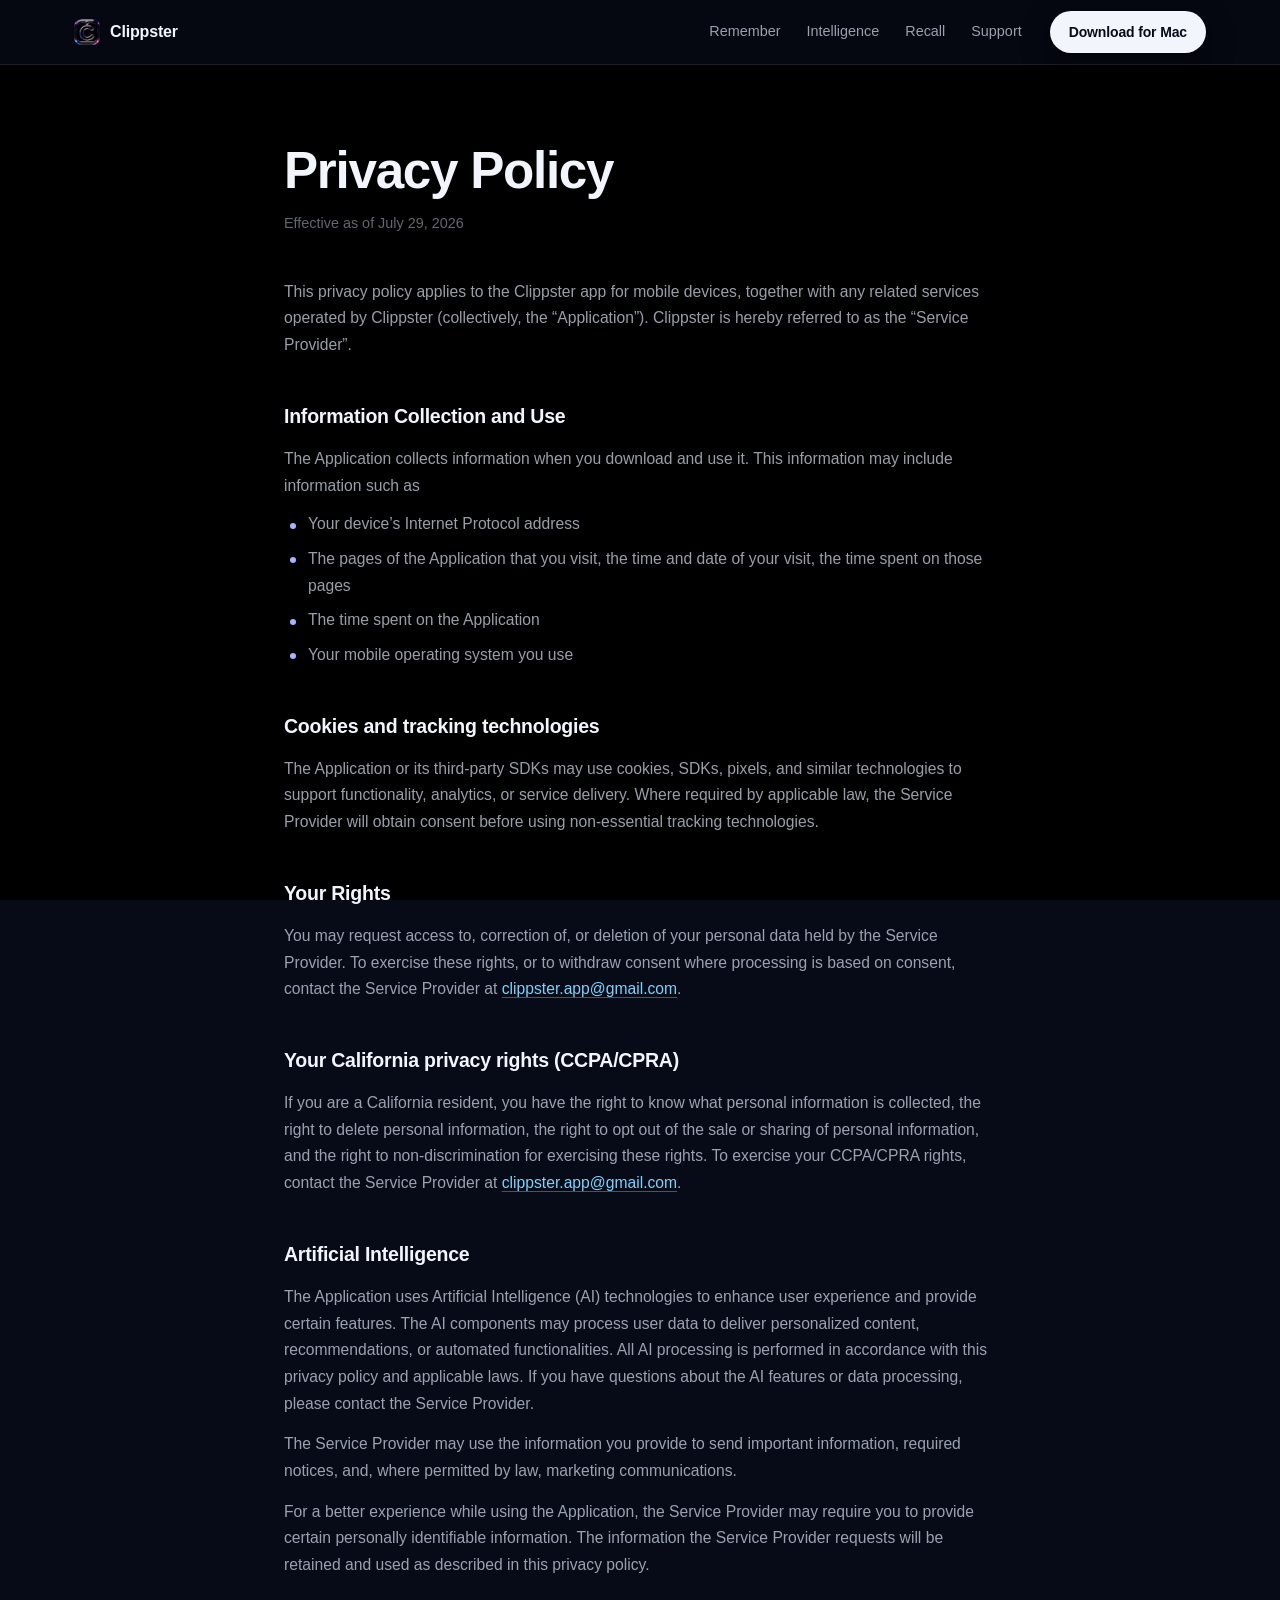
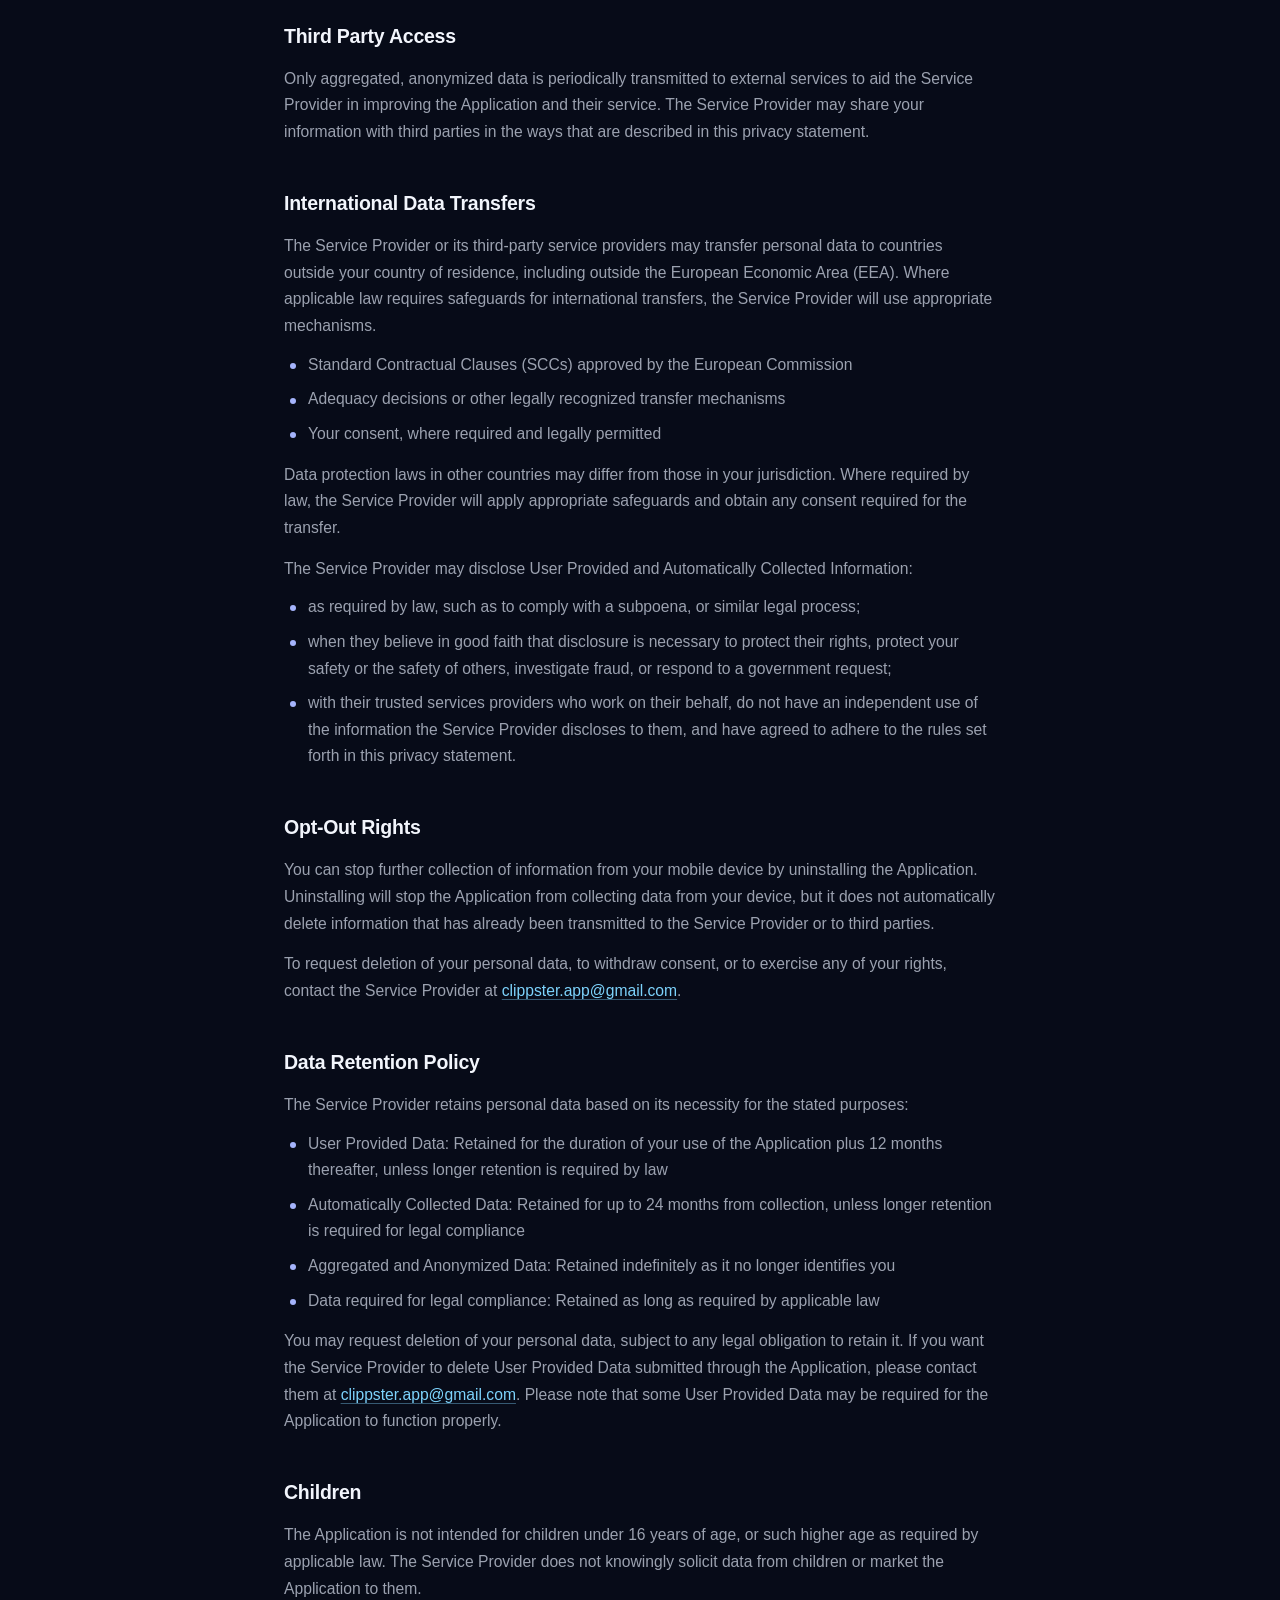
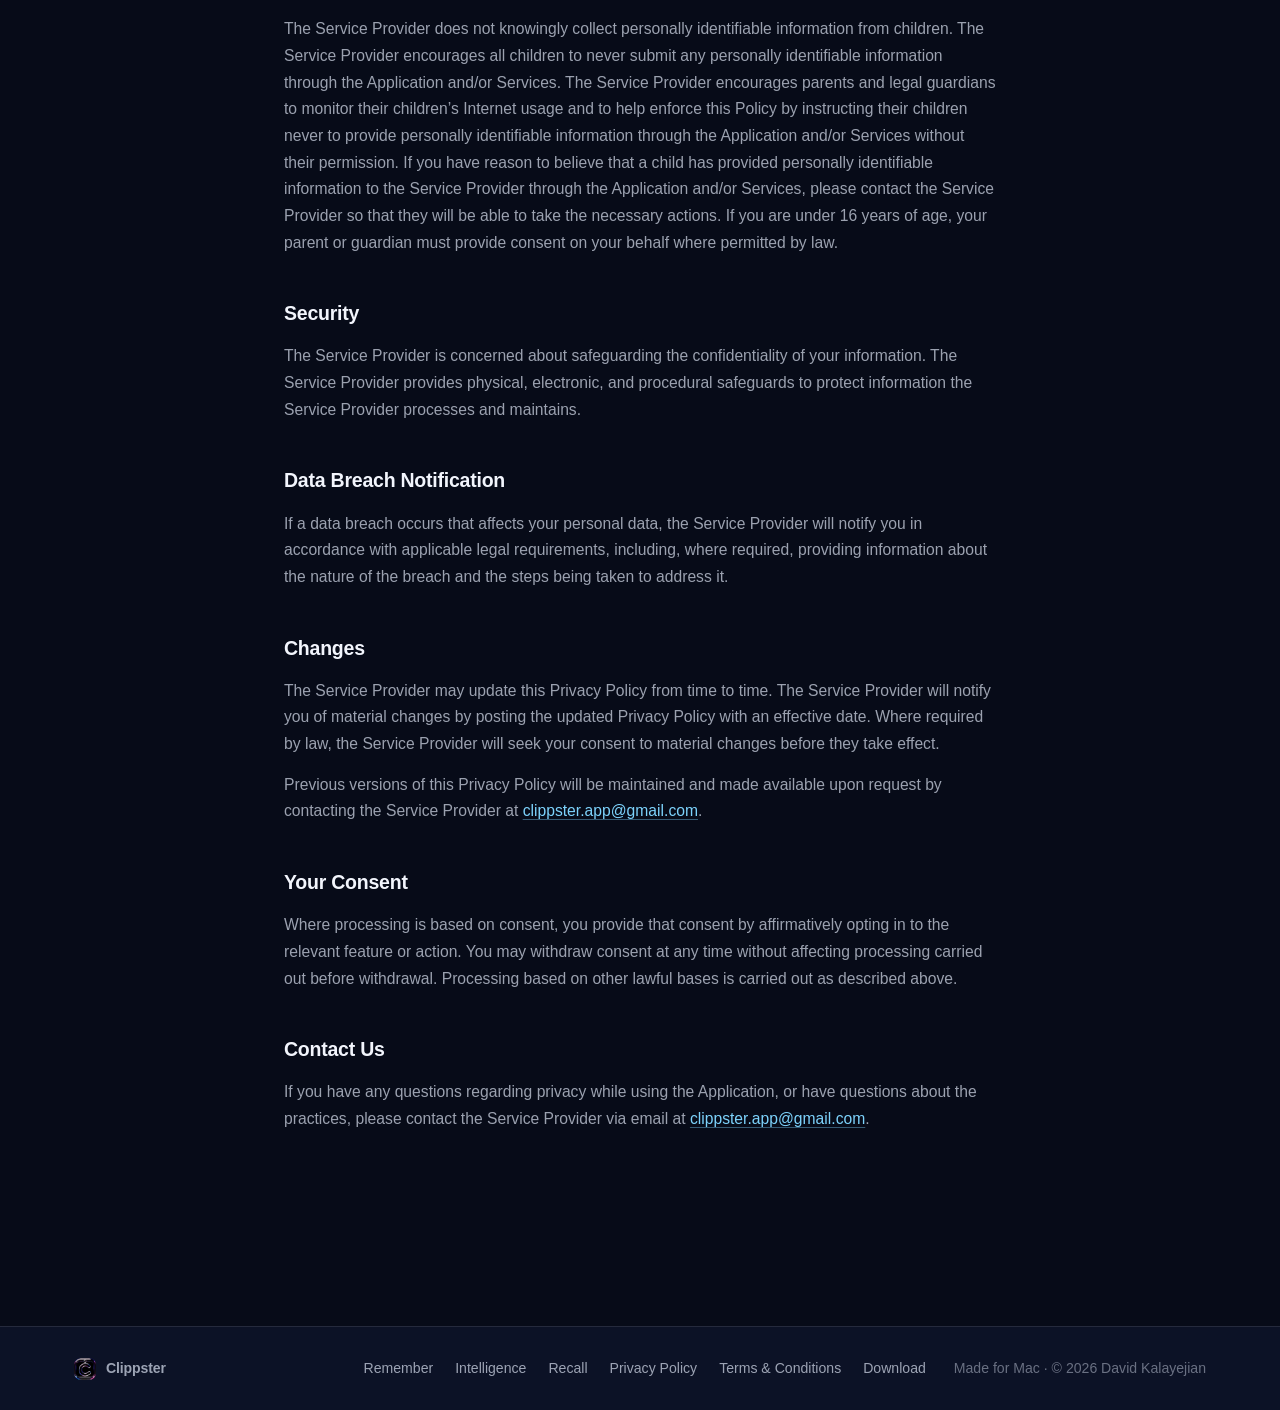
==== privacy.html @ 2b573327 "Initial commit: Clippster landing page" ====
<!DOCTYPE html>
<html lang="en">
<head>
  <meta charset="UTF-8">
  <meta name="viewport" content="width=device-width, initial-scale=1.0">
  <title>Privacy Policy — Clippster</title>
  <meta name="description" content="Privacy Policy for the Clippster app.">
  <meta name="theme-color" content="#070B18">
  <meta name="robots" content="noindex">
  <link rel="icon" type="image/png" href="assets/icon-512.png">
  <link rel="apple-touch-icon" href="assets/icon-512.png">
  <link rel="stylesheet" href="css/styles.css">
  <script>
    window.APP_STORE_URL = "https://apps.apple.com/app/clippster/id000000000"; // TODO: real App Store URL
  </script>
</head>
<body>
  <a class="skip-link" href="#main">Skip to content</a>

  <header class="nav scrolled" id="nav" data-solid>
    <div class="nav-inner">
      <a class="brand" href="index.html" aria-label="Clippster — home">
        <img src="assets/icon-512.png" alt="" width="26" height="26" class="brand-icon">
        <span class="brand-name">Clippster</span>
      </a>
      <nav class="nav-links" aria-label="Sections">
        <a href="index.html#remember">Remember</a>
        <a href="index.html#intelligence">Intelligence</a>
        <a href="index.html#recall">Recall</a>
        <a href="https://tally.so/r/lbXMoB" target="_blank" rel="noopener">Support</a>
      </nav>
      <a class="btn btn-primary btn-sm" data-download href="#" target="_blank" rel="noopener">Download for Mac</a>
    </div>
  </header>

  <main class="legal-main" id="main">
    <h1>Privacy Policy</h1>
    <p class="legal-meta">Effective as of July 29, 2026</p>

    <div class="prose">
      <p>This privacy policy applies to the Clippster app for mobile devices, together with any related services operated by Clippster (collectively, the “Application”). Clippster is hereby referred to as the “Service Provider”.</p>

      <h2>Information Collection and Use</h2>
      <p>The Application collects information when you download and use it. This information may include information such as</p>
      <ul>
        <li>Your device’s Internet Protocol address</li>
        <li>The pages of the Application that you visit, the time and date of your visit, the time spent on those pages</li>
        <li>The time spent on the Application</li>
        <li>Your mobile operating system you use</li>
      </ul>

      <h2>Cookies and tracking technologies</h2>
      <p>The Application or its third-party SDKs may use cookies, SDKs, pixels, and similar technologies to support functionality, analytics, or service delivery. Where required by applicable law, the Service Provider will obtain consent before using non-essential tracking technologies.</p>

      <h2>Your Rights</h2>
      <p>You may request access to, correction of, or deletion of your personal data held by the Service Provider. To exercise these rights, or to withdraw consent where processing is based on consent, contact the Service Provider at <a href="mailto:clippster.app@gmail.com">clippster.app@gmail.com</a>.</p>

      <h2>Your California privacy rights (CCPA/CPRA)</h2>
      <p>If you are a California resident, you have the right to know what personal information is collected, the right to delete personal information, the right to opt out of the sale or sharing of personal information, and the right to non-discrimination for exercising these rights. To exercise your CCPA/CPRA rights, contact the Service Provider at <a href="mailto:clippster.app@gmail.com">clippster.app@gmail.com</a>.</p>

      <h2>Artificial Intelligence</h2>
      <p>The Application uses Artificial Intelligence (AI) technologies to enhance user experience and provide certain features. The AI components may process user data to deliver personalized content, recommendations, or automated functionalities. All AI processing is performed in accordance with this privacy policy and applicable laws. If you have questions about the AI features or data processing, please contact the Service Provider.</p>
      <p>The Service Provider may use the information you provide to send important information, required notices, and, where permitted by law, marketing communications.</p>
      <p>For a better experience while using the Application, the Service Provider may require you to provide certain personally identifiable information. The information the Service Provider requests will be retained and used as described in this privacy policy.</p>

      <h2>Third Party Access</h2>
      <p>Only aggregated, anonymized data is periodically transmitted to external services to aid the Service Provider in improving the Application and their service. The Service Provider may share your information with third parties in the ways that are described in this privacy statement.</p>

      <h2>International Data Transfers</h2>
      <p>The Service Provider or its third-party service providers may transfer personal data to countries outside your country of residence, including outside the European Economic Area (EEA). Where applicable law requires safeguards for international transfers, the Service Provider will use appropriate mechanisms.</p>
      <ul>
        <li>Standard Contractual Clauses (SCCs) approved by the European Commission</li>
        <li>Adequacy decisions or other legally recognized transfer mechanisms</li>
        <li>Your consent, where required and legally permitted</li>
      </ul>
      <p>Data protection laws in other countries may differ from those in your jurisdiction. Where required by law, the Service Provider will apply appropriate safeguards and obtain any consent required for the transfer.</p>
      <p>The Service Provider may disclose User Provided and Automatically Collected Information:</p>
      <ul>
        <li>as required by law, such as to comply with a subpoena, or similar legal process;</li>
        <li>when they believe in good faith that disclosure is necessary to protect their rights, protect your safety or the safety of others, investigate fraud, or respond to a government request;</li>
        <li>with their trusted services providers who work on their behalf, do not have an independent use of the information the Service Provider discloses to them, and have agreed to adhere to the rules set forth in this privacy statement.</li>
      </ul>

      <h2>Opt-Out Rights</h2>
      <p>You can stop further collection of information from your mobile device by uninstalling the Application. Uninstalling will stop the Application from collecting data from your device, but it does not automatically delete information that has already been transmitted to the Service Provider or to third parties.</p>
      <p>To request deletion of your personal data, to withdraw consent, or to exercise any of your rights, contact the Service Provider at <a href="mailto:clippster.app@gmail.com">clippster.app@gmail.com</a>.</p>

      <h2>Data Retention Policy</h2>
      <p>The Service Provider retains personal data based on its necessity for the stated purposes:</p>
      <ul>
        <li>User Provided Data: Retained for the duration of your use of the Application plus 12 months thereafter, unless longer retention is required by law</li>
        <li>Automatically Collected Data: Retained for up to 24 months from collection, unless longer retention is required for legal compliance</li>
        <li>Aggregated and Anonymized Data: Retained indefinitely as it no longer identifies you</li>
        <li>Data required for legal compliance: Retained as long as required by applicable law</li>
      </ul>
      <p>You may request deletion of your personal data, subject to any legal obligation to retain it. If you want the Service Provider to delete User Provided Data submitted through the Application, please contact them at <a href="mailto:clippster.app@gmail.com">clippster.app@gmail.com</a>. Please note that some User Provided Data may be required for the Application to function properly.</p>

      <h2>Children</h2>
      <p>The Application is not intended for children under 16 years of age, or such higher age as required by applicable law. The Service Provider does not knowingly solicit data from children or market the Application to them.</p>
      <p>The Service Provider does not knowingly collect personally identifiable information from children. The Service Provider encourages all children to never submit any personally identifiable information through the Application and/or Services. The Service Provider encourages parents and legal guardians to monitor their children’s Internet usage and to help enforce this Policy by instructing their children never to provide personally identifiable information through the Application and/or Services without their permission. If you have reason to believe that a child has provided personally identifiable information to the Service Provider through the Application and/or Services, please contact the Service Provider so that they will be able to take the necessary actions. If you are under 16 years of age, your parent or guardian must provide consent on your behalf where permitted by law.</p>

      <h2>Security</h2>
      <p>The Service Provider is concerned about safeguarding the confidentiality of your information. The Service Provider provides physical, electronic, and procedural safeguards to protect information the Service Provider processes and maintains.</p>

      <h2>Data Breach Notification</h2>
      <p>If a data breach occurs that affects your personal data, the Service Provider will notify you in accordance with applicable legal requirements, including, where required, providing information about the nature of the breach and the steps being taken to address it.</p>

      <h2>Changes</h2>
      <p>The Service Provider may update this Privacy Policy from time to time. The Service Provider will notify you of material changes by posting the updated Privacy Policy with an effective date. Where required by law, the Service Provider will seek your consent to material changes before they take effect.</p>
      <p>Previous versions of this Privacy Policy will be maintained and made available upon request by contacting the Service Provider at <a href="mailto:clippster.app@gmail.com">clippster.app@gmail.com</a>.</p>

      <h2>Your Consent</h2>
      <p>Where processing is based on consent, you provide that consent by affirmatively opting in to the relevant feature or action. You may withdraw consent at any time without affecting processing carried out before withdrawal. Processing based on other lawful bases is carried out as described above.</p>

      <h2>Contact Us</h2>
      <p>If you have any questions regarding privacy while using the Application, or have questions about the practices, please contact the Service Provider via email at <a href="mailto:clippster.app@gmail.com">clippster.app@gmail.com</a>.</p>
    </div>
  </main>

  <footer class="footer">
    <div class="wrap footer-inner">
      <a class="brand" href="index.html" aria-label="Clippster — home">
        <img src="assets/icon-512.png" alt="" width="22" height="22" class="brand-icon">
        <span class="brand-name">Clippster</span>
      </a>
      <nav class="footer-links" aria-label="Footer">
        <a href="index.html#remember">Remember</a>
        <a href="index.html#intelligence">Intelligence</a>
        <a href="index.html#recall">Recall</a>
        <a href="privacy.html" aria-current="page">Privacy Policy</a>
        <a href="terms.html">Terms &amp; Conditions</a>
        <a data-download href="#" target="_blank" rel="noopener">Download</a>
      </nav>
      <p class="footer-meta">Made for Mac · © 2026 David Kalayejian</p>
    </div>
  </footer>

  <script src="js/main.js" defer></script>
</body>
</html>
---- css/styles.css ----
/* ══════════════════════════════════════════════════════════════
   CLIPPSTER — landing page design system
   Dark navy glass world · one iridescent accent · SF Pro stack
   ══════════════════════════════════════════════════════════════ */

:root {
  /* color */
  --bg-0: #070B18;
  --bg-1: #0C1226;
  --glass: rgba(255, 255, 255, 0.055);
  --stroke: rgba(255, 255, 255, 0.10);
  --ink: #F2F5FC;
  --ink-2: rgba(226, 233, 248, 0.68);
  --ink-3: rgba(226, 233, 248, 0.44);
  --accent-a: #7DD3FC;
  --accent-b: #A5B4FC;
  --accent-c: #F0ABFC;
  --iridescent: linear-gradient(100deg, var(--accent-a) 0%, var(--accent-b) 48%, var(--accent-c) 100%);

  /* type */
  --sans: -apple-system, BlinkMacSystemFont, "SF Pro Display", "SF Pro Text", "Segoe UI", Inter, Roboto, sans-serif;
  --mono: ui-monospace, "SF Mono", SFMono-Regular, Menlo, monospace;

  /* shape */
  --r-panel: 18px;
  --r-media: 20px;

  /* rhythm */
  --wrap: 1180px;
  --gutter: 24px;
  --section-gap: clamp(96px, 12vw, 160px);

  /* motion */
  --ease-out: cubic-bezier(0.16, 1, 0.3, 1);
}

/* ── reset ─────────────────────────────────────────────── */
*, *::before, *::after { box-sizing: border-box; }
* { margin: 0; }
html { scroll-behavior: smooth; }
html:focus-within { scroll-behavior: smooth; }
body {
  font-family: var(--sans);
  background: var(--bg-0);
  color: var(--ink);
  line-height: 1.6;
  -webkit-font-smoothing: antialiased;
  text-rendering: optimizeLegibility;
  overflow-x: hidden;
}
img, video { display: block; max-width: 100%; height: auto; }
a { color: inherit; text-decoration: none; }
ul[role="list"] { list-style: none; padding: 0; }
code, kbd { font-family: var(--mono); }

/* ambient field: faint navy wash + top vignette */
body::before {
  content: "";
  position: fixed;
  inset: 0;
  z-index: -1;
  background:
    radial-gradient(1200px 700px at 78% -10%, rgba(122, 148, 252, 0.10), transparent 60%),
    radial-gradient(900px 600px at 8% 12%, rgba(240, 171, 252, 0.05), transparent 55%),
    var(--bg-0);
  pointer-events: none;
}

/* hero starts true black; the overlay scrubs away over the first ~85vh
   of scroll, revealing the navy field beneath */
body::after {
  content: "";
  position: fixed;
  inset: 0;
  z-index: -1;
  background: #000;
  pointer-events: none;
  transition: opacity 0.8s var(--ease-out); /* IO fallback path */
}
body.past-hero::after { opacity: 0; }
@supports (animation-timeline: scroll()) {
  body::after {
    transition: none;
    animation: hero-black-fade linear both;
    animation-timeline: scroll(root);
    animation-range: 0 85vh;
  }
  body.past-hero::after { opacity: 1; } /* range drives it; keep IO class inert */
}
@keyframes hero-black-fade {
  from { opacity: 1; }
  to { opacity: 0; }
}
html.no-hero-black body::after { display: none; } /* QA / snapshot mode */

::selection { background: rgba(125, 211, 252, 0.28); }

/* ── a11y ──────────────────────────────────────────────── */
.visually-hidden {
  position: absolute; width: 1px; height: 1px;
  clip-path: inset(50%); overflow: hidden; white-space: nowrap;
}
.skip-link {
  position: fixed; top: 10px; left: 10px; z-index: 100;
  padding: 10px 16px; border-radius: 999px;
  background: var(--ink); color: var(--bg-0);
  font-size: 0.875rem; font-weight: 600;
  transform: translateY(-64px); transition: transform 0.2s var(--ease-out);
}
.skip-link:focus-visible { transform: translateY(0); }
:focus-visible {
  outline: 2px solid var(--accent-a);
  outline-offset: 3px;
  border-radius: 6px;
}

/* ── type scale ────────────────────────────────────────── */
.display {
  font-size: clamp(2.6rem, 6vw, 4.6rem);
  font-weight: 700;
  letter-spacing: -0.03em;
  line-height: 1.02;
  text-wrap: balance;
}
.title {
  font-size: clamp(2rem, 4vw, 3rem);
  font-weight: 700;
  letter-spacing: -0.022em;
  line-height: 1.08;
  text-wrap: balance;
}
.lede {
  font-size: 1.0625rem;
  color: var(--ink-2);
  max-width: 58ch;
  margin-top: 18px;
}
.lede-center { margin-inline: auto; }
.eyebrow {
  font-size: 0.78rem;
  font-weight: 600;
  letter-spacing: 0.16em;
  text-transform: uppercase;
  color: var(--ink-3);
  margin-bottom: 16px;
}
.iridescent {
  background: var(--iridescent);
  -webkit-background-clip: text;
  background-clip: text;
  color: transparent;
}

/* ── layout ────────────────────────────────────────────── */
.wrap {
  max-width: var(--wrap);
  margin-inline: auto;
  padding-inline: var(--gutter);
}
.section { margin-top: var(--section-gap); scroll-margin-top: 84px; }
.section-head { max-width: 720px; margin-bottom: clamp(40px, 6vw, 64px); }

/* ── buttons ───────────────────────────────────────────── */
.btn {
  position: relative;
  display: inline-flex;
  align-items: center;
  justify-content: center;
  gap: 8px;
  padding: 13px 26px;
  border-radius: 999px;
  font-size: 0.98rem;
  font-weight: 600;
  letter-spacing: -0.01em;
  white-space: nowrap;
  cursor: pointer;
  border: 1px solid transparent;
  transition: transform 0.18s var(--ease-out), box-shadow 0.18s var(--ease-out),
              background-color 0.18s var(--ease-out), border-color 0.18s var(--ease-out);
  overflow: hidden;
}
.btn:active { transform: translateY(1px) scale(0.98); }
.btn-primary {
  background: var(--ink);
  color: var(--bg-0);
  box-shadow: 0 10px 30px rgba(0, 0, 0, 0.35);
}
.btn-primary::after {  /* iridescent sheen sweep on hover */
  content: "";
  position: absolute;
  inset: 0;
  background: linear-gradient(100deg, transparent 20%, rgba(125, 211, 252, 0.35) 42%, rgba(240, 171, 252, 0.35) 58%, transparent 80%);
  transform: translateX(-110%);
  transition: transform 0.55s var(--ease-out);
}
.btn-primary:hover { transform: translateY(-1px); box-shadow: 0 14px 40px rgba(0, 0, 0, 0.45); }
.btn-primary:hover::after { transform: translateX(110%); }
.btn-ghost {
  background: var(--glass);
  border-color: var(--stroke);
  color: var(--ink);
}
.btn-ghost:hover { background: rgba(255, 255, 255, 0.09); transform: translateY(-1px); }
.btn-sm { padding: 9px 18px; font-size: 0.875rem; }
.btn-lg { padding: 16px 34px; font-size: 1.05rem; }
.btn-icon { width: 16px; height: 16px; fill: currentColor; flex: none; translate: 0 -1px; }

/* ── glass + chips + media ─────────────────────────────── */
.glass {
  background: var(--glass);
  border: 1px solid var(--stroke);
  border-radius: var(--r-panel);
  box-shadow: inset 0 1px 0 rgba(255, 255, 255, 0.07);
}
@supports (backdrop-filter: blur(1px)) {
  .glass { backdrop-filter: blur(22px); -webkit-backdrop-filter: blur(22px); }
}

.chip-row {
  display: flex;
  flex-wrap: wrap;
  gap: 10px;
  margin-top: 26px;
}
.chip {
  font-size: 0.82rem;
  font-weight: 550;
  color: var(--ink-2);
  padding: 7px 14px;
  border-radius: 999px;
  background: var(--glass);
  border: 1px solid var(--stroke);
}

.media {
  position: relative;
  border-radius: var(--r-media);
  overflow: hidden;
  box-shadow: 0 24px 80px rgba(0, 0, 0, 0.45);
}
.media::after {  /* gradient hairline */
  content: "";
  position: absolute;
  inset: 0;
  border-radius: inherit;
  padding: 1px;
  background: linear-gradient(140deg, rgba(125, 211, 252, 0.35), rgba(165, 180, 252, 0.14) 40%, rgba(240, 171, 252, 0.30));
  -webkit-mask: linear-gradient(#000 0 0) content-box, linear-gradient(#000 0 0);
  -webkit-mask-composite: xor;
  mask: linear-gradient(#000 0 0) content-box, linear-gradient(#000 0 0);
  mask-composite: exclude;
  pointer-events: none;
}
.media img { width: 100%; }
.media-bleed { margin-inline: calc(var(--gutter) * -0.5); }
.media-narrow { max-width: 860px; margin-inline: auto; }

/* ── nav ───────────────────────────────────────────────── */
.nav {
  position: fixed;
  inset: 0 0 auto 0;
  z-index: 50;
  transition: background-color 0.25s var(--ease-out), border-color 0.25s var(--ease-out);
  border-bottom: 1px solid transparent;
}
.nav.scrolled {
  background: rgba(7, 11, 24, 0.72);
  border-bottom-color: var(--stroke);
}
@supports (backdrop-filter: blur(1px)) {
  .nav.scrolled { backdrop-filter: blur(18px); -webkit-backdrop-filter: blur(18px); }
}
.nav-inner {
  max-width: var(--wrap);
  margin-inline: auto;
  padding-inline: var(--gutter);
  height: 64px;
  display: flex;
  align-items: center;
  gap: 28px;
}
.brand {
  display: inline-flex;
  align-items: center;
  gap: 10px;
  font-weight: 650;
  letter-spacing: -0.01em;
}
.brand-icon { border-radius: 7px; }
.nav-links {
  display: flex;
  gap: 26px;
  margin-left: auto;
  font-size: 0.9rem;
  color: var(--ink-2);
}
.nav-links a { transition: color 0.15s var(--ease-out); }
.nav-links a:hover { color: var(--ink); }

/* ── hero ──────────────────────────────────────────────── */
.hero {
  min-height: 100dvh;
  display: flex;
  flex-direction: column;
  justify-content: center;
  position: relative;
  padding-top: 96px;  /* nav offset, ≤24 cap respected */
  padding-bottom: 48px;
}
.hero-inner {
  max-width: var(--wrap);
  margin-inline: auto;
  padding-inline: var(--gutter);
  width: 100%;
  display: grid;
  grid-template-columns: minmax(0, 1.05fr) minmax(0, 0.95fr);
  align-items: center;
  gap: clamp(32px, 6vw, 80px);
}
.hero-h1 {
  max-width: none;
  font-size: clamp(2.5rem, 5vw, 3.8rem); /* keeps "clipboard companion" on one line */
}
@media (min-width: 1024px) and (max-width: 1279px) {
  .hero-h1 { font-size: 3.15rem; }
}
.hero-sub {
  font-size: clamp(1.05rem, 1.4vw, 1.2rem);
  color: var(--ink-2);
  max-width: 44ch;
  margin-top: 22px;
}
.hero-cta {
  display: flex;
  flex-wrap: wrap;
  gap: 14px;
  margin-top: 34px;
}

.hero-visual { position: relative; display: grid; place-items: center; }
.hero-glow {
  position: absolute;
  width: 78%;
  aspect-ratio: 1;
  border-radius: 50%;
  background:
    radial-gradient(closest-side, rgba(125, 211, 252, 0.22), rgba(165, 180, 252, 0.12) 45%, rgba(240, 171, 252, 0.10) 62%, transparent 72%);
  filter: blur(30px);
}
.hero-orb {
  position: relative;
  width: min(100%, 560px);
}
.hero-video {
  width: 100%;
  height: auto;
}
.hero-orb::after {  /* gentle edge feather so the frame melts into the black hero */
  content: "";
  position: absolute;
  inset: 0;
  background: radial-gradient(ellipse at center, transparent 58%, rgba(0, 0, 0, 0.4) 84%, #000 100%);
  pointer-events: none;
}
.scroll-hint {
  position: absolute;
  left: 50%;
  bottom: 26px;
  translate: -50% 0;
  width: 34px; height: 34px;
  display: grid;
  place-items: center;
  border-radius: 999px;
  color: var(--ink-3);
  border: 1px solid var(--stroke);
  transition: color 0.2s var(--ease-out), border-color 0.2s var(--ease-out);
}
.scroll-hint:hover { color: var(--ink); border-color: rgba(255, 255, 255, 0.24); }

/* ── keycaps ───────────────────────────────────────────── */
.keycap {
  display: inline-grid;
  place-items: center;
  border-radius: 14px;
  background: linear-gradient(180deg, rgba(255, 255, 255, 0.14), rgba(255, 255, 255, 0.05) 55%, rgba(255, 255, 255, 0.02));
  border: 1px solid var(--stroke);
  box-shadow:
    inset 0 1px 0 rgba(255, 255, 255, 0.18),
    inset 0 -3px 0 rgba(0, 0, 0, 0.35),
    0 14px 34px rgba(0, 0, 0, 0.42);
  color: var(--ink);
  font-family: var(--sans);
  font-weight: 600;
}
.keycap-sm { width: 30px; height: 30px; font-size: 0.85rem; border-radius: 9px; }
.keycap-lg { width: clamp(72px, 9vw, 104px); height: clamp(72px, 9vw, 104px); font-size: clamp(1.9rem, 3.2vw, 2.6rem); }.keycap-accent {
  background: var(--iridescent);
  color: #0B1024;
  border-color: transparent;
  box-shadow:
    inset 0 1px 0 rgba(255, 255, 255, 0.45),
    inset 0 -3px 0 rgba(11, 16, 36, 0.28),
    0 14px 40px rgba(165, 180, 252, 0.35);
}
.kbd-inline {
  font-size: 0.85em;
  padding: 2px 7px;
  border-radius: 7px;
  background: var(--glass);
  border: 1px solid var(--stroke);
  color: var(--ink);
  white-space: nowrap;
}

/* ── bento ─────────────────────────────────────────────── */
.bento {
  display: grid;
  grid-template-columns: repeat(2, minmax(0, 1fr));
  gap: 20px;
}
.bento-cell {
  padding: clamp(24px, 3.4vw, 40px);
  display: flex;
  flex-direction: column;
  gap: 26px;
  overflow: hidden;
}
.bento-wide { grid-column: 1 / -1; flex-direction: row; align-items: center; gap: clamp(26px, 4vw, 56px); }
.bento-wide .bento-copy { flex: 0 1 40%; }
.bento-wide .bento-media { flex: 1 1 60%; }
.bento-cell h3 {
  font-size: clamp(1.3rem, 2vw, 1.6rem);
  font-weight: 650;
  letter-spacing: -0.015em;
  line-height: 1.2;
  text-wrap: balance;
}
.bento-cell p { color: var(--ink-2); font-size: 0.98rem; margin-top: 12px; max-width: 46ch; }
.bento-media { box-shadow: 0 16px 50px rgba(0, 0, 0, 0.4); }
.bento-tint {
  background:
    radial-gradient(120% 140% at 100% 0%, rgba(165, 180, 252, 0.10), transparent 55%),
    var(--glass);
}
.tag-cloud {
  display: flex;
  flex-wrap: wrap;
  gap: 8px;
  margin-top: 22px;
}
.tag-cloud li {
  font-family: var(--mono);
  font-size: 0.76rem;
  color: var(--ink-2);
  padding: 5px 11px;
  border-radius: 999px;
  border: 1px solid var(--stroke);
  background: rgba(255, 255, 255, 0.04);
}
.tag-cloud .tag-warn {
  color: #FBCFE8;
  border-color: rgba(240, 171, 252, 0.35);
  background: rgba(240, 171, 252, 0.10);
}

/* ── recall ────────────────────────────────────────────── */
.recall-stage {
  text-align: center;
  max-width: 640px;
  margin: 0 auto clamp(44px, 6vw, 72px);
}
.keycap-trio {
  display: flex;
  justify-content: center;
  gap: clamp(10px, 1.6vw, 16px);
  margin-bottom: 36px;
}

/* ── privacy ───────────────────────────────────────────── */
.privacy-grid {
  display: grid;
  grid-template-columns: minmax(0, 1fr) minmax(0, 1fr);
  gap: clamp(40px, 7vw, 96px);
  align-items: start;
}
.proof-list li {
  padding: 26px 0;
  border-top: 1px solid var(--stroke);
}
.proof-list li:last-child { border-bottom: 1px solid var(--stroke); }
.proof-list h3 {
  font-size: 1.08rem;
  font-weight: 650;
  letter-spacing: -0.01em;
}
.proof-list p { color: var(--ink-2); font-size: 0.95rem; margin-top: 8px; max-width: 44ch; }

/* ── specs ─────────────────────────────────────────────── */
.spec-grid {
  display: grid;
  grid-template-columns: repeat(3, minmax(0, 1fr));
  border-top: 1px solid var(--stroke);
  border-left: 1px solid var(--stroke);
  border-radius: var(--r-panel);
  overflow: hidden;
}
.spec {
  padding: 22px 24px;
  border-right: 1px solid var(--stroke);
  border-bottom: 1px solid var(--stroke);
  background: rgba(255, 255, 255, 0.025);
}
.spec dt {
  font-size: 0.76rem;
  font-weight: 600;
  letter-spacing: 0.12em;
  text-transform: uppercase;
  color: var(--ink-3);
}
.spec dd {
  font-family: var(--mono);
  font-size: 0.92rem;
  color: var(--ink);
  margin-top: 8px;
}

/* ── finale ────────────────────────────────────────────── */
.finale {
  position: relative;
  text-align: center;
  padding-block: clamp(80px, 10vw, 130px);
  overflow: hidden;
}
.finale-glow {
  position: absolute;
  left: 50%; top: 50%;
  translate: -50% -50%;
  width: min(720px, 90vw);
  aspect-ratio: 1.4;
  border-radius: 50%;
  background: radial-gradient(closest-side, rgba(125, 211, 252, 0.14), rgba(240, 171, 252, 0.08) 55%, transparent 75%);
  filter: blur(40px);
  pointer-events: none;
}
.finale-inner { position: relative; display: flex; flex-direction: column; align-items: center; }
.finale-icon { border-radius: 18px; margin-bottom: 28px; box-shadow: 0 18px 50px rgba(0, 0, 0, 0.5); }
.finale .btn { margin-top: 38px; }
.finale-meta { margin-top: 18px; font-size: 0.88rem; color: var(--ink-3); }

/* ── footer ────────────────────────────────────────────── */
.footer {
  margin-top: var(--section-gap);
  border-top: 1px solid var(--stroke);
  background: var(--bg-1);
}
.footer-inner {
  display: flex;
  align-items: center;
  gap: 28px;
  padding-block: 30px;
  font-size: 0.88rem;
  color: var(--ink-2);
}
.footer-links {
  display: flex;
  flex-wrap: wrap;
  row-gap: 10px;
  gap: 10px 22px;
  margin-left: auto;
}
.footer-links a { transition: color 0.15s var(--ease-out); }
.footer-links a:hover { color: var(--ink); }
.footer-meta { color: var(--ink-3); }

/* ── reveal choreography ───────────────────────────────── */
/* Initial states are applied by JS only when motion is allowed,
   so no-JS / reduced-motion users always see full content. */
.will-reveal {
  opacity: 0;
  transform: translateY(18px);
  filter: blur(6px);
}
.will-reveal-media {
  opacity: 0;
  clip-path: inset(6% 3% 6% 3% round var(--r-media));
  transform: scale(0.985);
}
.reveal-in {
  opacity: 1;
  transform: none;
  filter: blur(0);
  clip-path: inset(0 0 0 0 round var(--r-media));
  transition:
    opacity 0.9s var(--ease-out),
    transform 0.9s var(--ease-out),
    filter 0.9s var(--ease-out),
    clip-path 1s var(--ease-out);
  transition-delay: calc(var(--i, 0) * 90ms);
}
.hero-load .will-hero {
  opacity: 0;
  transform: translateY(22px);
  filter: blur(8px);
}
.hero-load .hero-in {
  opacity: 1;
  transform: none;
  filter: blur(0);
  transition:
    opacity 1s var(--ease-out),
    transform 1s var(--ease-out),
    filter 1s var(--ease-out);
  transition-delay: calc(120ms + var(--i, 0) * 110ms);
}

/* keycap press moment (JS adds .pressed once in view) */
.keycap-lg { transition: transform 0.5s var(--ease-out); transition-delay: calc(var(--i, 0) * 120ms); }
.keycap-trio.pressed .keycap-lg { transform: translateY(3px) scale(0.965); }
.keycap-trio.pressed .keycap-lg { animation: key-release 0.9s var(--ease-out) forwards; animation-delay: calc(450ms + var(--i, 0) * 120ms); }
@keyframes key-release {
  to { transform: none; }
}

/* hero orb gentle float */
.hero-orb { animation: orb-float 9s ease-in-out infinite; }
@keyframes orb-float {
  0%, 100% { transform: translateY(0); }
  50% { transform: translateY(-10px); }
}

/* ── legal pages (Read mode) ───────────────────────────── */
.legal-main {
  max-width: 760px;
  margin-inline: auto;
  padding: clamp(130px, 16vh, 170px) var(--gutter) 40px;
}
.legal-main h1 {
  font-size: clamp(2.2rem, 4.5vw, 3.2rem);
  font-weight: 700;
  letter-spacing: -0.025em;
  line-height: 1.05;
}
.legal-meta {
  margin-top: 14px;
  font-size: 0.9rem;
  color: var(--ink-3);
}
.prose { margin-top: 44px; }
.prose h2 {
  font-size: 1.22rem;
  font-weight: 650;
  letter-spacing: -0.012em;
  margin-top: 42px;
}
.prose p, .prose li {
  font-size: 0.98rem;
  color: var(--ink-2);
  line-height: 1.7;
}
.prose p { margin-top: 14px; }
.prose ul {
  margin-top: 12px;
  padding-left: 4px;
  list-style: none;
}
.prose li {
  position: relative;
  padding-left: 20px;
  margin-top: 8px;
}
.prose li::before {
  content: "";
  position: absolute;
  left: 2px;
  top: 0.72em;
  width: 6px;
  height: 6px;
  border-radius: 50%;
  background: var(--accent-b);
}
.prose a {
  color: var(--accent-a);
  text-decoration: underline;
  text-underline-offset: 3px;
  text-decoration-color: rgba(125, 211, 252, 0.4);
}
.prose a:hover { text-decoration-color: var(--accent-a); }

/* ── reduced transparency ──────────────────────────────── */
@media (prefers-reduced-transparency: reduce) {
  .glass, .nav.scrolled {
    background: #121A33;
    backdrop-filter: none;
    -webkit-backdrop-filter: none;
  }
}

/* ── reduced motion ────────────────────────────────────── */
@media (prefers-reduced-motion: reduce) {
  html { scroll-behavior: auto; }
  *, *::before, *::after {
    animation-duration: 0.01ms !important;
    animation-iteration-count: 1 !important;
    transition-duration: 0.01ms !important;
  }
  .hero-orb { animation: none; }
  .will-reveal, .will-reveal-media, .hero-load .will-hero {
    opacity: 1; transform: none; filter: none; clip-path: none;
  }
}

/* ── responsive ────────────────────────────────────────── */
@media (max-width: 1023px) {
  .hero-inner { grid-template-columns: 1fr; gap: 44px; text-align: left; }
  .hero-orb { width: min(82vw, 380px); }
  .hero { padding-top: 110px; }
  .bento-wide { flex-direction: column; align-items: stretch; }
  .bento-wide .bento-copy { flex: none; max-width: 56ch; }
  .privacy-grid { grid-template-columns: 1fr; }
  .spec-grid { grid-template-columns: repeat(2, minmax(0, 1fr)); }
}
@media (max-width: 719px) {
  .nav-links { display: none; }
  .nav-inner { gap: 16px; }
  .nav .btn { margin-left: auto; }
  .bento { grid-template-columns: 1fr; }
  .footer-inner { flex-wrap: wrap; gap: 16px; }
  .footer-links { margin-left: 0; order: 3; width: 100%; }
  .footer-meta { margin-left: auto; }
  .hero-cta .btn { flex: 1 1 auto; justify-content: center; }
  .scroll-hint { display: none; }
  .spec-grid { grid-template-columns: 1fr; }
  .media-bleed { margin-inline: 0; }
}
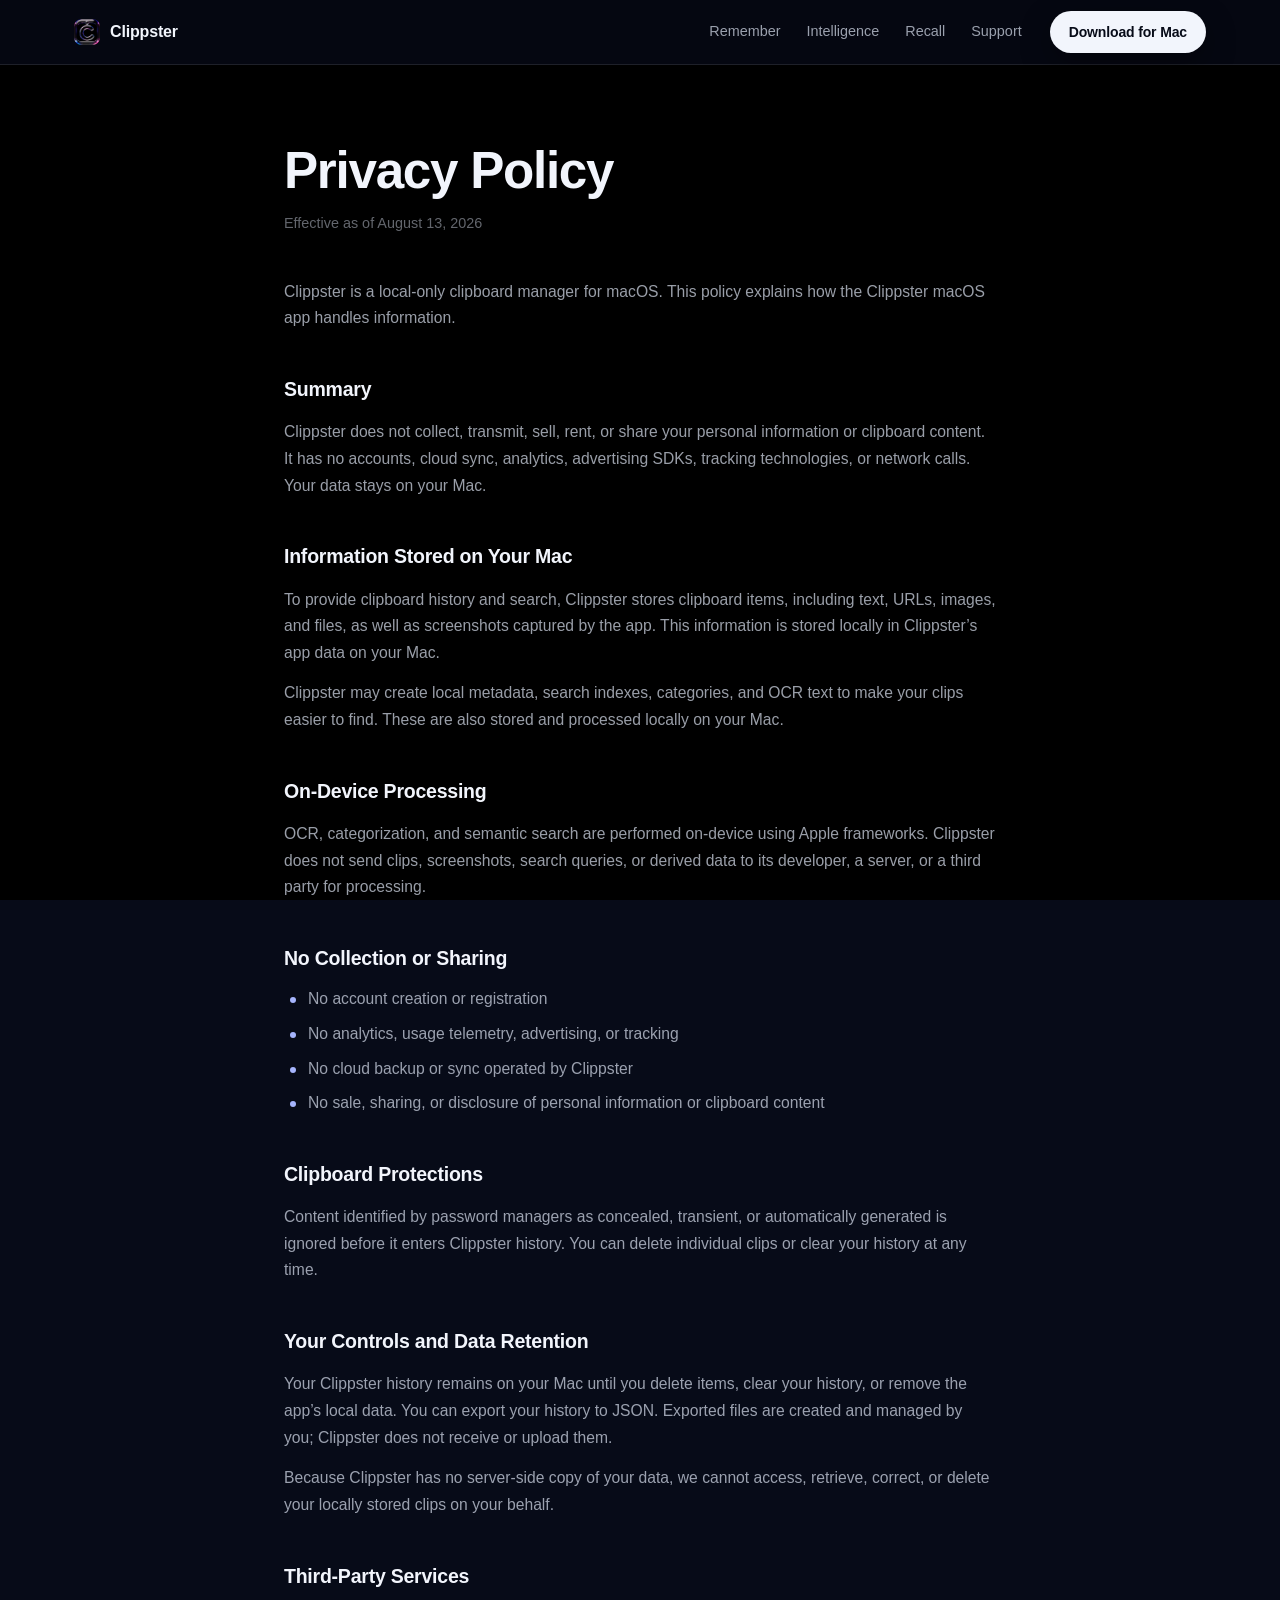
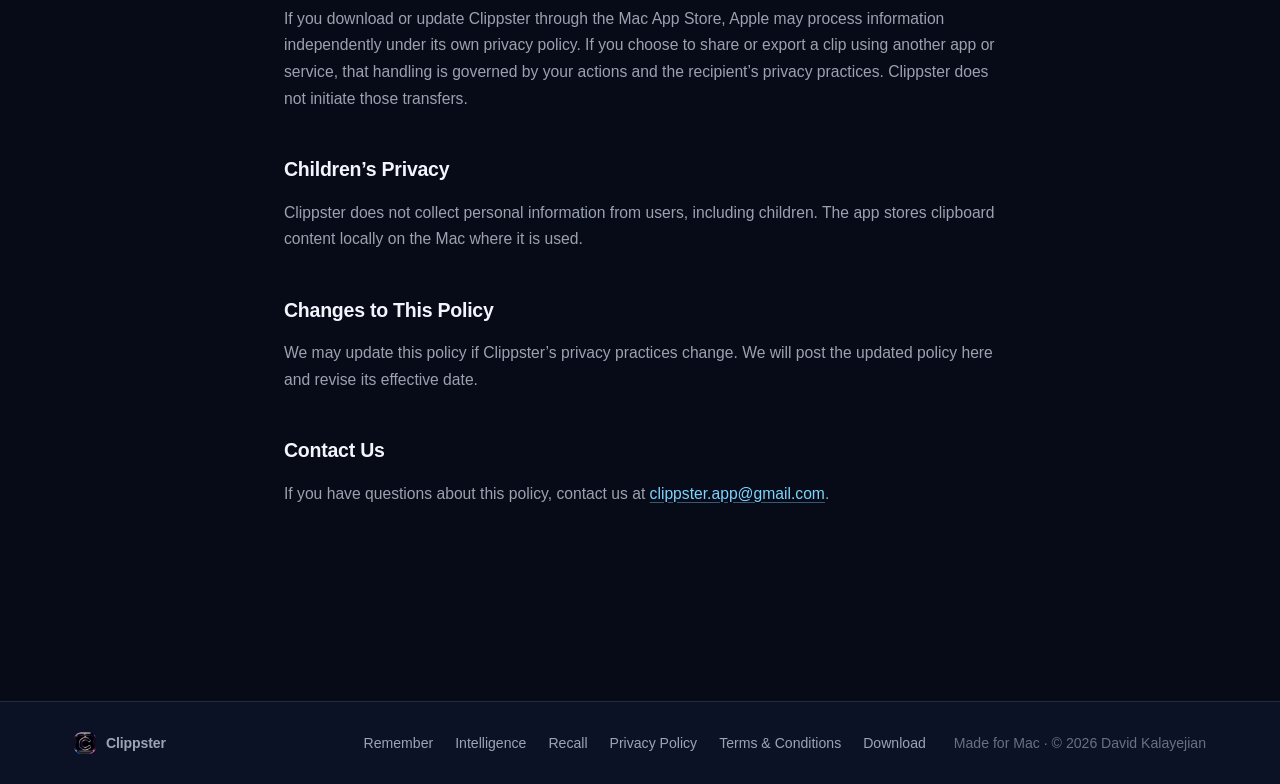
==== commit 19c5bd32: "Update privacy policy for local-only Mac app" ====
--- a/privacy.html
+++ b/privacy.html
@@ -4,7 +4,7 @@
   <meta charset="UTF-8">
   <meta name="viewport" content="width=device-width, initial-scale=1.0">
   <title>Privacy Policy — Clippster</title>
-  <meta name="description" content="Privacy Policy for the Clippster app.">
+  <meta name="description" content="Privacy Policy for the local-only Clippster macOS app.">
   <meta name="theme-color" content="#070B18">
   <meta name="robots" content="noindex">
   <link rel="icon" type="image/png" href="assets/icon-512.png">
@@ -35,85 +35,47 @@
 
   <main class="legal-main" id="main">
     <h1>Privacy Policy</h1>
-    <p class="legal-meta">Effective as of July 29, 2026</p>
+    <p class="legal-meta">Effective as of August 13, 2026</p>
 
     <div class="prose">
-      <p>This privacy policy applies to the Clippster app for mobile devices, together with any related services operated by Clippster (collectively, the “Application”). Clippster is hereby referred to as the “Service Provider”.</p>
+      <p>Clippster is a local-only clipboard manager for macOS. This policy explains how the Clippster macOS app handles information.</p>
 
-      <h2>Information Collection and Use</h2>
-      <p>The Application collects information when you download and use it. This information may include information such as</p>
+      <h2>Summary</h2>
+      <p>Clippster does not collect, transmit, sell, rent, or share your personal information or clipboard content. It has no accounts, cloud sync, analytics, advertising SDKs, tracking technologies, or network calls. Your data stays on your Mac.</p>
+
+      <h2>Information Stored on Your Mac</h2>
+      <p>To provide clipboard history and search, Clippster stores clipboard items, including text, URLs, images, and files, as well as screenshots captured by the app. This information is stored locally in Clippster’s app data on your Mac.</p>
+      <p>Clippster may create local metadata, search indexes, categories, and OCR text to make your clips easier to find. These are also stored and processed locally on your Mac.</p>
+
+      <h2>On-Device Processing</h2>
+      <p>OCR, categorization, and semantic search are performed on-device using Apple frameworks. Clippster does not send clips, screenshots, search queries, or derived data to its developer, a server, or a third party for processing.</p>
+
+      <h2>No Collection or Sharing</h2>
       <ul>
-        <li>Your device’s Internet Protocol address</li>
-        <li>The pages of the Application that you visit, the time and date of your visit, the time spent on those pages</li>
-        <li>The time spent on the Application</li>
-        <li>Your mobile operating system you use</li>
+        <li>No account creation or registration</li>
+        <li>No analytics, usage telemetry, advertising, or tracking</li>
+        <li>No cloud backup or sync operated by Clippster</li>
+        <li>No sale, sharing, or disclosure of personal information or clipboard content</li>
       </ul>
 
-      <h2>Cookies and tracking technologies</h2>
-      <p>The Application or its third-party SDKs may use cookies, SDKs, pixels, and similar technologies to support functionality, analytics, or service delivery. Where required by applicable law, the Service Provider will obtain consent before using non-essential tracking technologies.</p>
+      <h2>Clipboard Protections</h2>
+      <p>Content identified by password managers as concealed, transient, or automatically generated is ignored before it enters Clippster history. You can delete individual clips or clear your history at any time.</p>
 
-      <h2>Your Rights</h2>
-      <p>You may request access to, correction of, or deletion of your personal data held by the Service Provider. To exercise these rights, or to withdraw consent where processing is based on consent, contact the Service Provider at <a href="mailto:clippster.app@gmail.com">clippster.app@gmail.com</a>.</p>
+      <h2>Your Controls and Data Retention</h2>
+      <p>Your Clippster history remains on your Mac until you delete items, clear your history, or remove the app’s local data. You can export your history to JSON. Exported files are created and managed by you; Clippster does not receive or upload them.</p>
+      <p>Because Clippster has no server-side copy of your data, we cannot access, retrieve, correct, or delete your locally stored clips on your behalf.</p>
 
-      <h2>Your California privacy rights (CCPA/CPRA)</h2>
-      <p>If you are a California resident, you have the right to know what personal information is collected, the right to delete personal information, the right to opt out of the sale or sharing of personal information, and the right to non-discrimination for exercising these rights. To exercise your CCPA/CPRA rights, contact the Service Provider at <a href="mailto:clippster.app@gmail.com">clippster.app@gmail.com</a>.</p>
+      <h2>Third-Party Services</h2>
+      <p>If you download or update Clippster through the Mac App Store, Apple may process information independently under its own privacy policy. If you choose to share or export a clip using another app or service, that handling is governed by your actions and the recipient’s privacy practices. Clippster does not initiate those transfers.</p>
 
-      <h2>Artificial Intelligence</h2>
-      <p>The Application uses Artificial Intelligence (AI) technologies to enhance user experience and provide certain features. The AI components may process user data to deliver personalized content, recommendations, or automated functionalities. All AI processing is performed in accordance with this privacy policy and applicable laws. If you have questions about the AI features or data processing, please contact the Service Provider.</p>
-      <p>The Service Provider may use the information you provide to send important information, required notices, and, where permitted by law, marketing communications.</p>
-      <p>For a better experience while using the Application, the Service Provider may require you to provide certain personally identifiable information. The information the Service Provider requests will be retained and used as described in this privacy policy.</p>
+      <h2>Children’s Privacy</h2>
+      <p>Clippster does not collect personal information from users, including children. The app stores clipboard content locally on the Mac where it is used.</p>
 
-      <h2>Third Party Access</h2>
-      <p>Only aggregated, anonymized data is periodically transmitted to external services to aid the Service Provider in improving the Application and their service. The Service Provider may share your information with third parties in the ways that are described in this privacy statement.</p>
-
-      <h2>International Data Transfers</h2>
-      <p>The Service Provider or its third-party service providers may transfer personal data to countries outside your country of residence, including outside the European Economic Area (EEA). Where applicable law requires safeguards for international transfers, the Service Provider will use appropriate mechanisms.</p>
-      <ul>
-        <li>Standard Contractual Clauses (SCCs) approved by the European Commission</li>
-        <li>Adequacy decisions or other legally recognized transfer mechanisms</li>
-        <li>Your consent, where required and legally permitted</li>
-      </ul>
-      <p>Data protection laws in other countries may differ from those in your jurisdiction. Where required by law, the Service Provider will apply appropriate safeguards and obtain any consent required for the transfer.</p>
-      <p>The Service Provider may disclose User Provided and Automatically Collected Information:</p>
-      <ul>
-        <li>as required by law, such as to comply with a subpoena, or similar legal process;</li>
-        <li>when they believe in good faith that disclosure is necessary to protect their rights, protect your safety or the safety of others, investigate fraud, or respond to a government request;</li>
-        <li>with their trusted services providers who work on their behalf, do not have an independent use of the information the Service Provider discloses to them, and have agreed to adhere to the rules set forth in this privacy statement.</li>
-      </ul>
-
-      <h2>Opt-Out Rights</h2>
-      <p>You can stop further collection of information from your mobile device by uninstalling the Application. Uninstalling will stop the Application from collecting data from your device, but it does not automatically delete information that has already been transmitted to the Service Provider or to third parties.</p>
-      <p>To request deletion of your personal data, to withdraw consent, or to exercise any of your rights, contact the Service Provider at <a href="mailto:clippster.app@gmail.com">clippster.app@gmail.com</a>.</p>
-
-      <h2>Data Retention Policy</h2>
-      <p>The Service Provider retains personal data based on its necessity for the stated purposes:</p>
-      <ul>
-        <li>User Provided Data: Retained for the duration of your use of the Application plus 12 months thereafter, unless longer retention is required by law</li>
-        <li>Automatically Collected Data: Retained for up to 24 months from collection, unless longer retention is required for legal compliance</li>
-        <li>Aggregated and Anonymized Data: Retained indefinitely as it no longer identifies you</li>
-        <li>Data required for legal compliance: Retained as long as required by applicable law</li>
-      </ul>
-      <p>You may request deletion of your personal data, subject to any legal obligation to retain it. If you want the Service Provider to delete User Provided Data submitted through the Application, please contact them at <a href="mailto:clippster.app@gmail.com">clippster.app@gmail.com</a>. Please note that some User Provided Data may be required for the Application to function properly.</p>
-
-      <h2>Children</h2>
-      <p>The Application is not intended for children under 16 years of age, or such higher age as required by applicable law. The Service Provider does not knowingly solicit data from children or market the Application to them.</p>
-      <p>The Service Provider does not knowingly collect personally identifiable information from children. The Service Provider encourages all children to never submit any personally identifiable information through the Application and/or Services. The Service Provider encourages parents and legal guardians to monitor their children’s Internet usage and to help enforce this Policy by instructing their children never to provide personally identifiable information through the Application and/or Services without their permission. If you have reason to believe that a child has provided personally identifiable information to the Service Provider through the Application and/or Services, please contact the Service Provider so that they will be able to take the necessary actions. If you are under 16 years of age, your parent or guardian must provide consent on your behalf where permitted by law.</p>
-
-      <h2>Security</h2>
-      <p>The Service Provider is concerned about safeguarding the confidentiality of your information. The Service Provider provides physical, electronic, and procedural safeguards to protect information the Service Provider processes and maintains.</p>
-
-      <h2>Data Breach Notification</h2>
-      <p>If a data breach occurs that affects your personal data, the Service Provider will notify you in accordance with applicable legal requirements, including, where required, providing information about the nature of the breach and the steps being taken to address it.</p>
-
-      <h2>Changes</h2>
-      <p>The Service Provider may update this Privacy Policy from time to time. The Service Provider will notify you of material changes by posting the updated Privacy Policy with an effective date. Where required by law, the Service Provider will seek your consent to material changes before they take effect.</p>
-      <p>Previous versions of this Privacy Policy will be maintained and made available upon request by contacting the Service Provider at <a href="mailto:clippster.app@gmail.com">clippster.app@gmail.com</a>.</p>
-
-      <h2>Your Consent</h2>
-      <p>Where processing is based on consent, you provide that consent by affirmatively opting in to the relevant feature or action. You may withdraw consent at any time without affecting processing carried out before withdrawal. Processing based on other lawful bases is carried out as described above.</p>
+      <h2>Changes to This Policy</h2>
+      <p>We may update this policy if Clippster’s privacy practices change. We will post the updated policy here and revise its effective date.</p>
 
       <h2>Contact Us</h2>
-      <p>If you have any questions regarding privacy while using the Application, or have questions about the practices, please contact the Service Provider via email at <a href="mailto:clippster.app@gmail.com">clippster.app@gmail.com</a>.</p>
+      <p>If you have questions about this policy, contact us at <a href="mailto:clippster.app@gmail.com">clippster.app@gmail.com</a>.</p>
     </div>
   </main>
 
--- a/css/styles.css
+++ b/css/styles.css
@@ -354,13 +354,10 @@
 .hero-video {
   width: 100%;
   height: auto;
-}
-.hero-orb::after {  /* gentle edge feather so the frame melts into the black hero */
-  content: "";
-  position: absolute;
-  inset: 0;
-  background: radial-gradient(ellipse at center, transparent 58%, rgba(0, 0, 0, 0.4) 84%, #000 100%);
-  pointer-events: none;
+  mix-blend-mode: screen; /* black frame contributes nothing — melts into black hero AND navy field on scroll */
+  /* float lives on the video itself, NOT an ancestor: an animated ancestor would
+     hold a stacking context and cut the blend off from the page backdrop */
+  animation: orb-float 9s ease-in-out infinite;
 }
 .scroll-hint {
   position: absolute;
@@ -588,13 +585,17 @@
 .reveal-in {
   opacity: 1;
   transform: none;
-  filter: blur(0);
-  clip-path: inset(0 0 0 0 round var(--r-media));
+  filter: none; /* NOT blur(0) — a filter function holds a permanent stacking context and traps descendants' mix-blend-mode */
   transition:
     opacity 0.9s var(--ease-out),
     transform 0.9s var(--ease-out),
-    filter 0.9s var(--ease-out),
-    clip-path 1s var(--ease-out);
+    filter 0.9s var(--ease-out);
+  transition-delay: calc(var(--i, 0) * 90ms);
+}
+.will-reveal-media.reveal-in {
+  clip-path: inset(0 0 0 0 round var(--r-media));
+  transition: opacity 0.9s var(--ease-out), transform 0.9s var(--ease-out),
+              clip-path 1s var(--ease-out);
   transition-delay: calc(var(--i, 0) * 90ms);
 }
 .hero-load .will-hero {
@@ -605,7 +606,7 @@
 .hero-load .hero-in {
   opacity: 1;
   transform: none;
-  filter: blur(0);
+  filter: none; /* NOT blur(0) — releases the stacking context so .hero-video screens against the page field */
   transition:
     opacity 1s var(--ease-out),
     transform 1s var(--ease-out),
@@ -621,8 +622,7 @@
   to { transform: none; }
 }
 
-/* hero orb gentle float */
-.hero-orb { animation: orb-float 9s ease-in-out infinite; }
+/* hero orb gentle float (on .hero-video — see note there) */
 @keyframes orb-float {
   0%, 100% { transform: translateY(0); }
   50% { transform: translateY(-10px); }
@@ -703,7 +703,7 @@
     animation-iteration-count: 1 !important;
     transition-duration: 0.01ms !important;
   }
-  .hero-orb { animation: none; }
+  .hero-video { animation: none; }
   .will-reveal, .will-reveal-media, .hero-load .will-hero {
     opacity: 1; transform: none; filter: none; clip-path: none;
   }
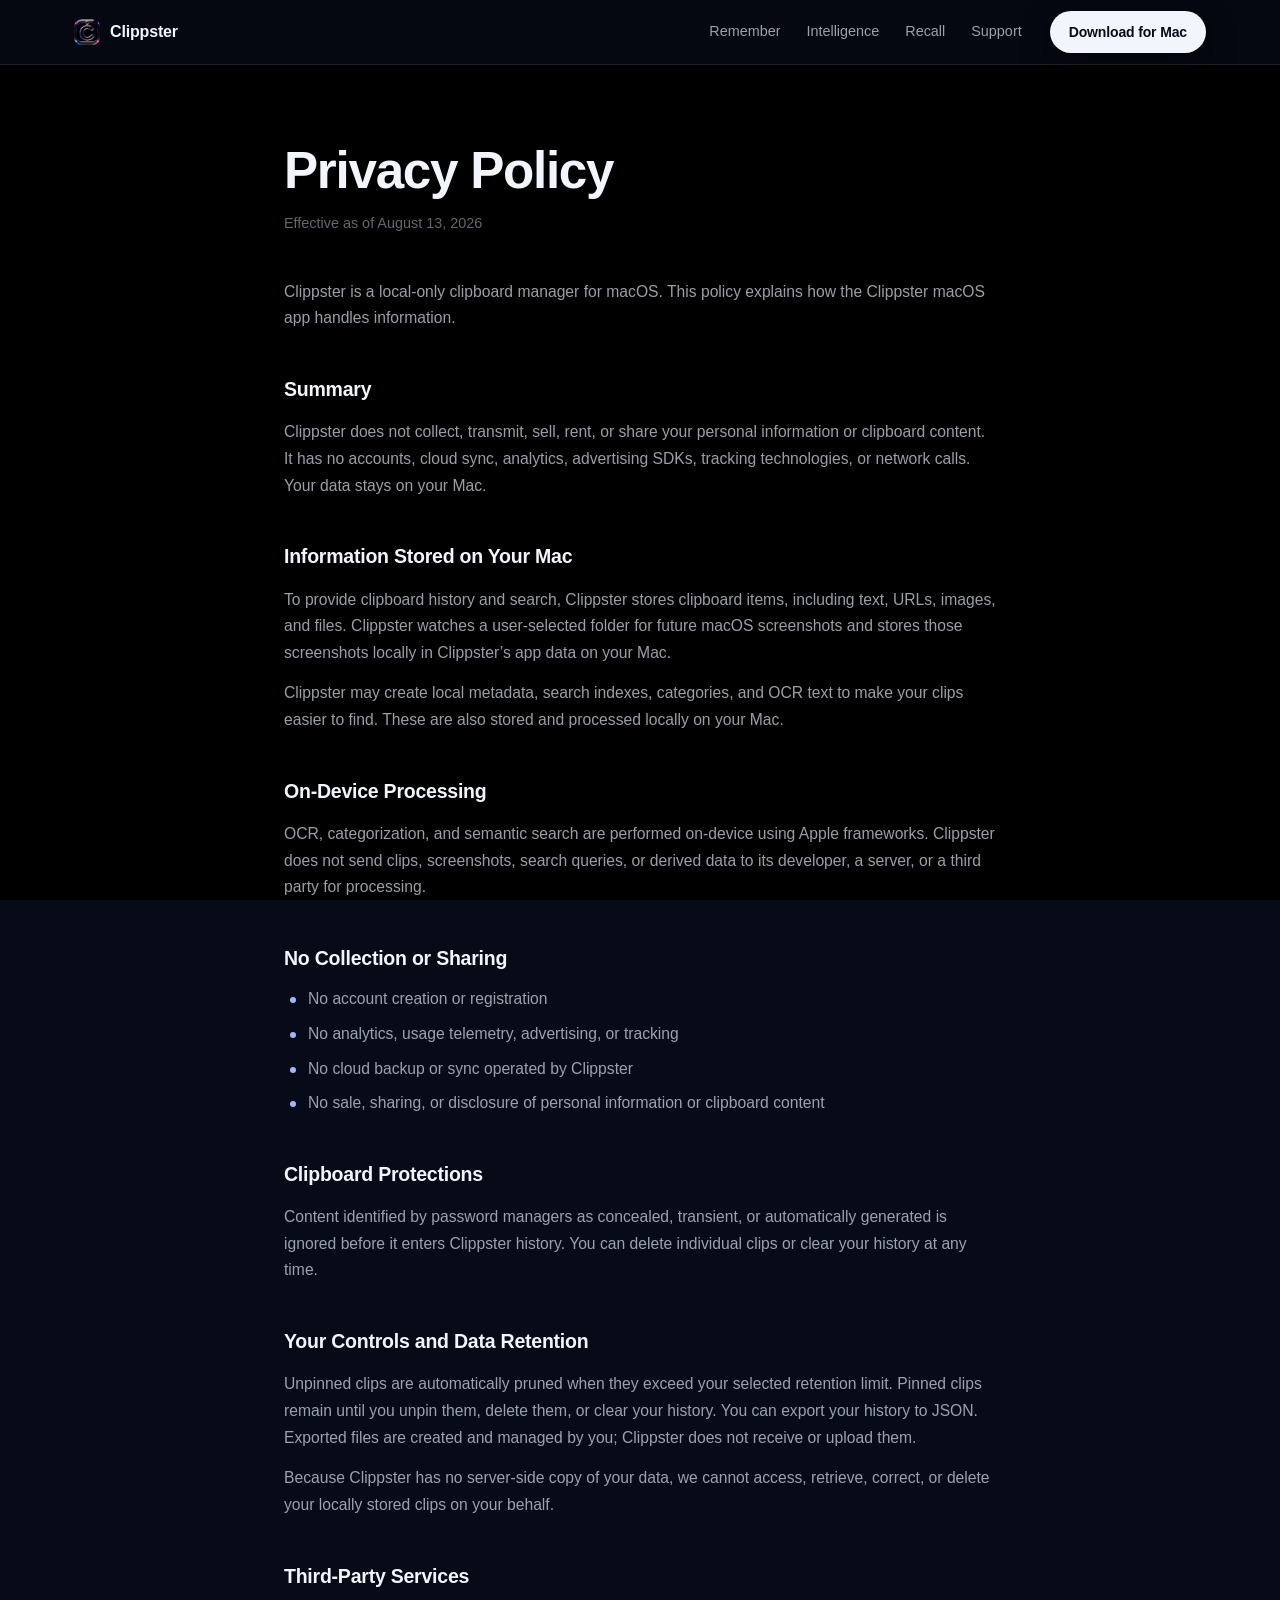
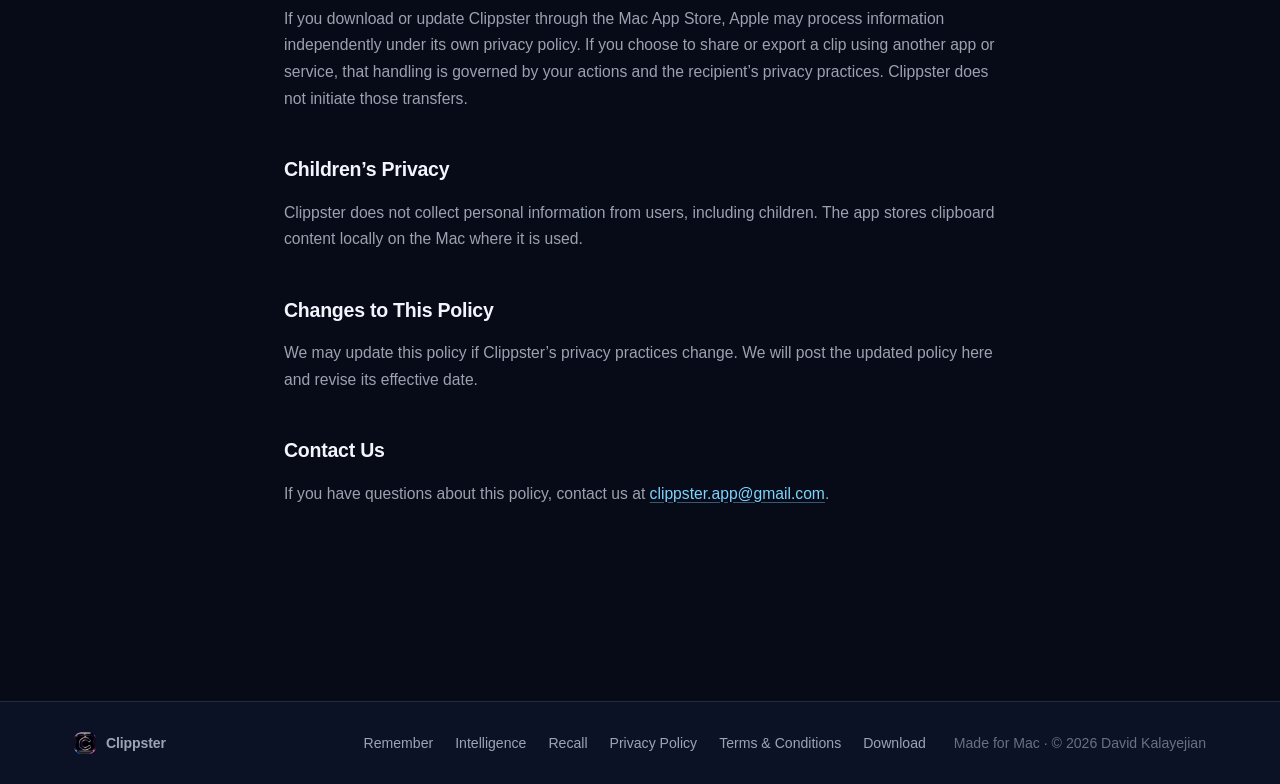
==== commit 63de833c: "Clarify privacy data retention" ====
--- a/privacy.html
+++ b/privacy.html
@@ -44,7 +44,7 @@
       <p>Clippster does not collect, transmit, sell, rent, or share your personal information or clipboard content. It has no accounts, cloud sync, analytics, advertising SDKs, tracking technologies, or network calls. Your data stays on your Mac.</p>
 
       <h2>Information Stored on Your Mac</h2>
-      <p>To provide clipboard history and search, Clippster stores clipboard items, including text, URLs, images, and files, as well as screenshots captured by the app. This information is stored locally in Clippster’s app data on your Mac.</p>
+      <p>To provide clipboard history and search, Clippster stores clipboard items, including text, URLs, images, and files. Clippster watches a user-selected folder for future macOS screenshots and stores those screenshots locally in Clippster’s app data on your Mac.</p>
       <p>Clippster may create local metadata, search indexes, categories, and OCR text to make your clips easier to find. These are also stored and processed locally on your Mac.</p>
 
       <h2>On-Device Processing</h2>
@@ -62,7 +62,7 @@
       <p>Content identified by password managers as concealed, transient, or automatically generated is ignored before it enters Clippster history. You can delete individual clips or clear your history at any time.</p>
 
       <h2>Your Controls and Data Retention</h2>
-      <p>Your Clippster history remains on your Mac until you delete items, clear your history, or remove the app’s local data. You can export your history to JSON. Exported files are created and managed by you; Clippster does not receive or upload them.</p>
+      <p>Unpinned clips are automatically pruned when they exceed your selected retention limit. Pinned clips remain until you unpin them, delete them, or clear your history. You can export your history to JSON. Exported files are created and managed by you; Clippster does not receive or upload them.</p>
       <p>Because Clippster has no server-side copy of your data, we cannot access, retrieve, correct, or delete your locally stored clips on your behalf.</p>
 
       <h2>Third-Party Services</h2>
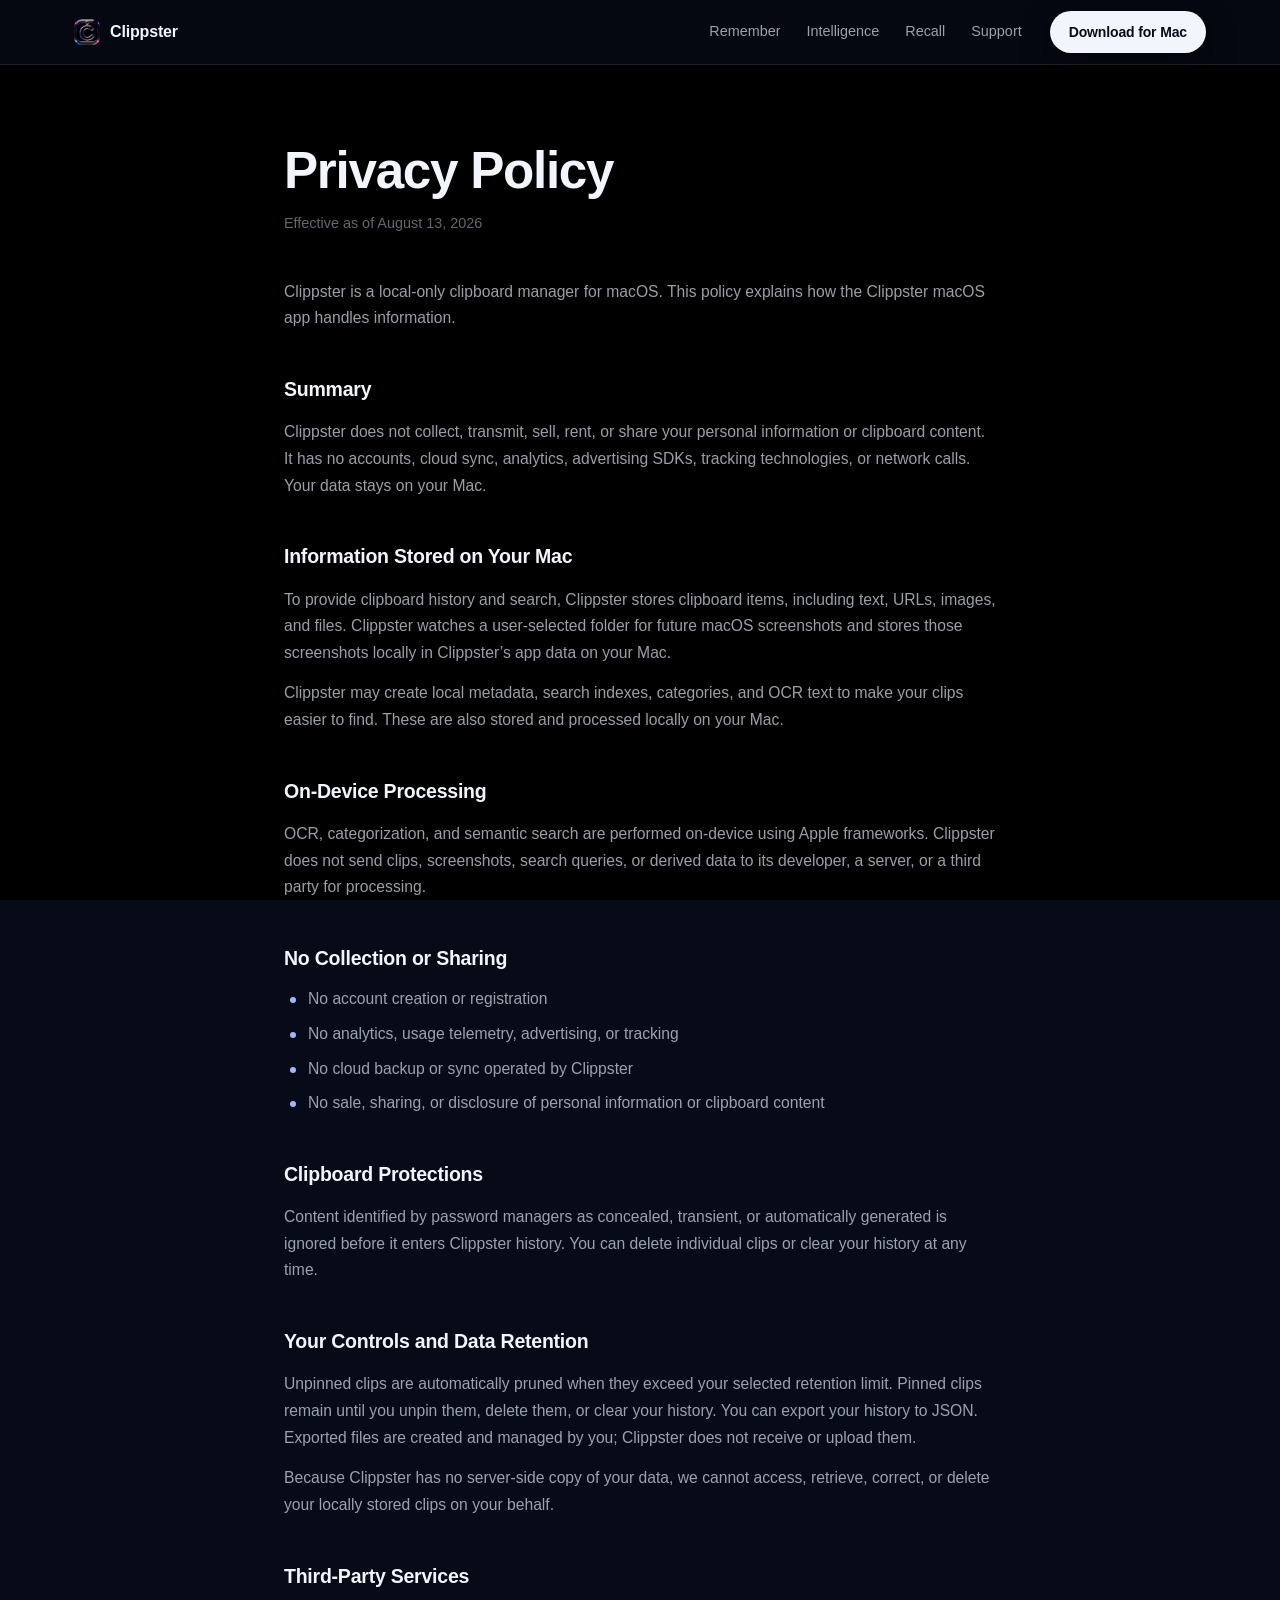
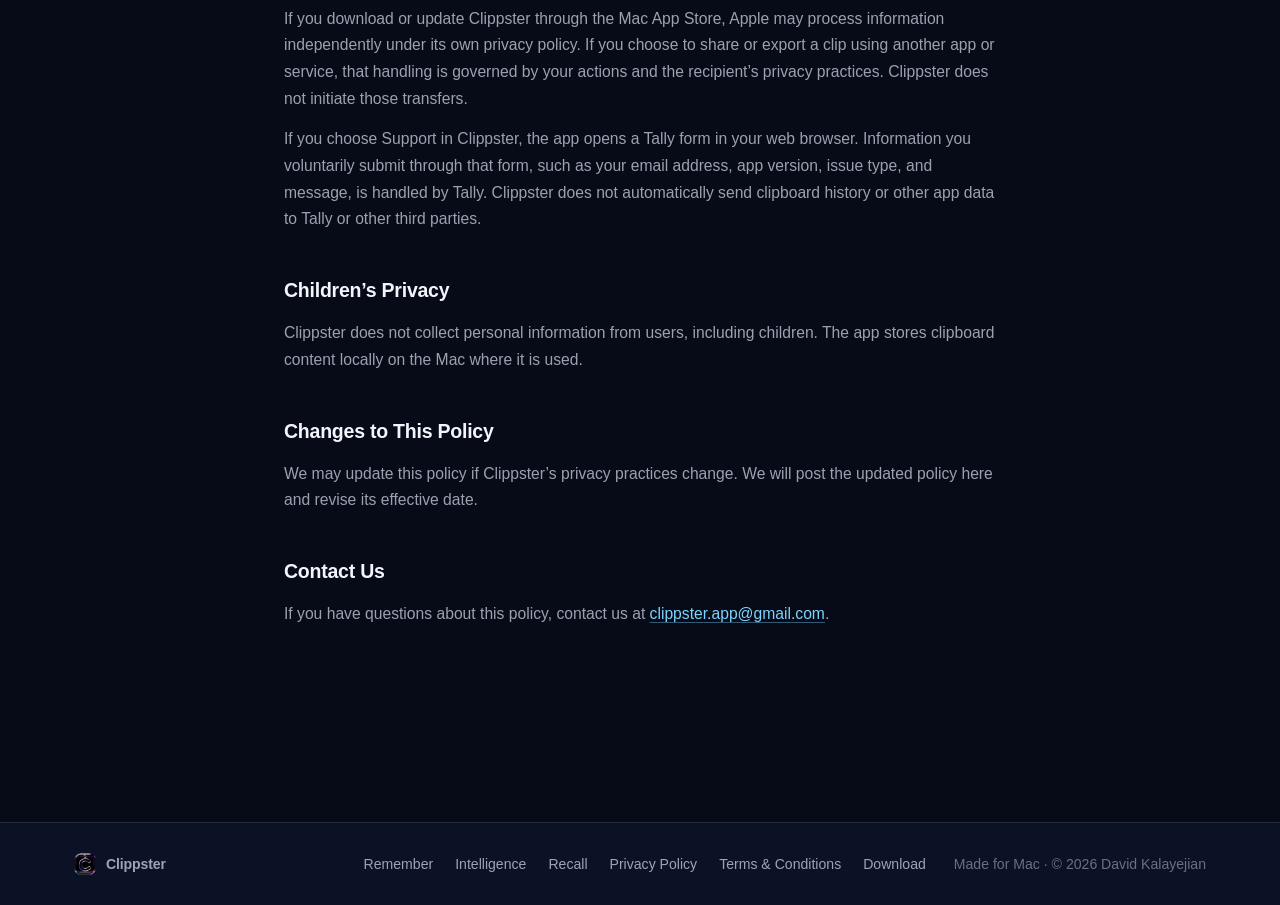
==== commit 7092a816: "Disclose Tally support form handling" ====
--- a/privacy.html
+++ b/privacy.html
@@ -67,6 +67,7 @@
 
       <h2>Third-Party Services</h2>
       <p>If you download or update Clippster through the Mac App Store, Apple may process information independently under its own privacy policy. If you choose to share or export a clip using another app or service, that handling is governed by your actions and the recipient’s privacy practices. Clippster does not initiate those transfers.</p>
+      <p>If you choose Support in Clippster, the app opens a Tally form in your web browser. Information you voluntarily submit through that form, such as your email address, app version, issue type, and message, is handled by Tally. Clippster does not automatically send clipboard history or other app data to Tally or other third parties.</p>
 
       <h2>Children’s Privacy</h2>
       <p>Clippster does not collect personal information from users, including children. The app stores clipboard content locally on the Mac where it is used.</p>
